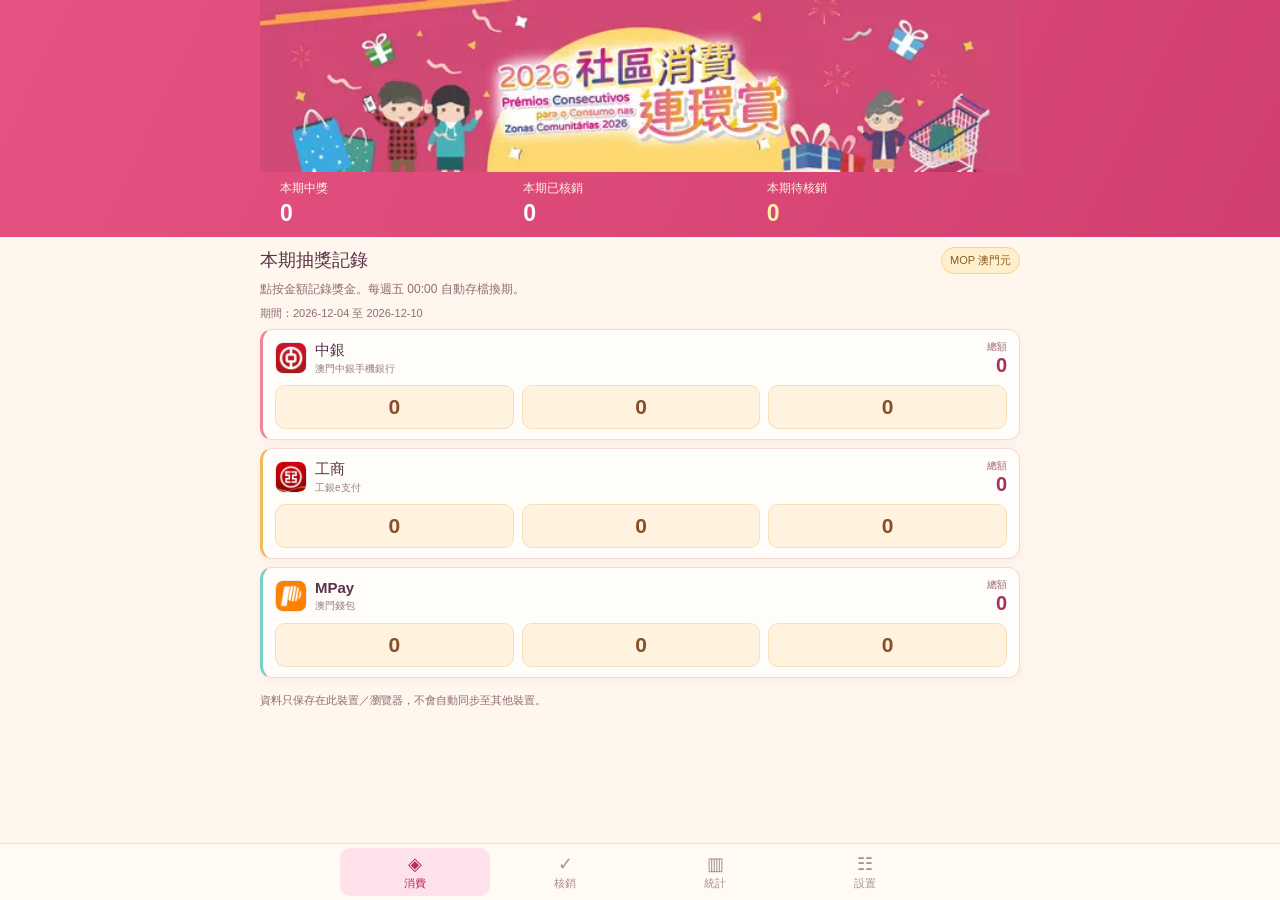
==== index.html @ 1457326e "Remove backup controls and add safe statistics demo" ====
<!doctype html><html lang="zh-Hant"><head><meta charset="UTF-8"><meta name="viewport" content="width=device-width,initial-scale=1,viewport-fit=cover"><meta name="theme-color" content="#d34879"><meta name="apple-mobile-web-app-capable" content="yes"><title>週賞記｜支付獎金記錄</title><link rel="manifest" href="manifest.webmanifest"><link rel="icon" href="icon.svg"><link rel="apple-touch-icon" href="icon-192.png"><link rel="stylesheet" href="style.css"></head><body><header><img class="campaign-banner" src="campaign-banner.png" width="620" height="140" alt="2026社區消費連環賞"><section id="summary" aria-label="整期獎金摘要"></section></header><main><div class="section-head"><div><h2 id="title"></h2></div><span class="tag">MOP 澳門元</span></div><p id="guide"></p><p id="period" class="period-note"></p><div id="content"></div><p class="privacy">資料只保存在此裝置／瀏覽器，不會自動同步至其他裝置。</p></main><nav aria-label="主要導覽"><button data-tab="entry">◈<span>消費</span></button><button data-tab="redeem">✓<span>核銷</span></button><button data-tab="stats">▥<span>統計</span></button><button data-tab="settings">☷<span>設置</span></button></nav><dialog id="picker"><form method="dialog"><h2 id="picker-title">選擇獎金</h2><div id="amounts"></div><button class="secondary" value="cancel">取消</button></form></dialog><dialog id="confirm-dialog"><form method="dialog"><h2>確認操作</h2><p id="confirm-message"></p><div class="actions"><button value="cancel">取消</button><button value="ok" class="primary">確認</button></div></form></dialog><div id="status" role="status" aria-live="polite"></div><script src="core.js"></script><script src="app.js"></script></body></html>
---- style.css ----
:root{font-family:-apple-system,BlinkMacSystemFont,"Segoe UI",sans-serif;color:#20334c;background:#f0f4f8;font-synthesis:none}*{box-sizing:border-box}body{margin:0;padding-bottom:105px}header{background:radial-gradient(ellipse at 90% 0,#365573,transparent 65%),linear-gradient(125deg,#10253f,#1d3f60);color:white;padding:32px max(22px,calc((100vw - 760px)/2)) 28px}.brand{font-size:24px;font-weight:700;letter-spacing:2px}.brand small{display:block;font-size:10px;letter-spacing:3px;color:#acc1d4;margin-top:6px}#period{display:block;margin-top:28px;font-size:13px;color:#c5d6e6}h1{font-size:28px;letter-spacing:1px;margin:10px 0}header p{font-size:14px;color:#c0d0df}#summary{display:grid;grid-template-columns:repeat(3,1fr);margin-top:25px;background:#ffffff0d;border:1px solid #ffffff24;border-radius:16px;padding:16px 12px;gap:8px}#summary small{display:block;font-size:12px;color:#bfd0e0}#summary strong{display:block;font-size:25px;margin-top:8px;font-variant-numeric:tabular-nums}#summary div:last-child strong{color:#a9e8cb}main{max-width:804px;margin:auto;padding:26px 22px}.section-head{display:flex;justify-content:space-between;align-items:center}.section-head p{font-size:10px;letter-spacing:2px;color:#6d8197;margin:0 0 7px}h2{font-size:22px;margin:0}.tag{font-size:11px;padding:8px 10px;border:1px solid #c8d5e1;border-radius:30px;color:#62778d}#guide,.privacy{font-size:13px;line-height:1.7;color:#65778c}.privacy{margin-top:26px}.card,.panel{background:white;border:1px solid #e1e8ef;border-radius:18px;padding:18px;margin-top:14px;box-shadow:0 5px 18px #20334c05}.card-head{display:flex;align-items:center;gap:12px;margin-bottom:18px}.logo{width:44px;height:44px;border-radius:13px;color:white;display:grid;place-items:center;font-weight:700;font-size:13px;flex-shrink:0}.name{flex:1;min-width:0}.name strong{font-size:17px}.name small{display:block;font-size:11px;color:#8390a1;margin-top:4px}.subtotal{font-size:12px;text-align:right;color:#60758a}.subtotal strong{display:block;color:#20334c;font-size:23px}.slots{display:grid;grid-template-columns:repeat(3,1fr);gap:10px}button,select,input{font:inherit}button{cursor:pointer;min-height:44px;border:0;border-radius:10px;padding:10px 13px;background:#eaf0f6;color:#27445f}button:hover{filter:brightness(.96)}button:disabled{opacity:.4;cursor:default}button:focus-visible,input:focus-visible{outline:3px solid #1c91df;outline-offset:3px}.slot{background:#f2f6fa;border:1px solid #e3ebf2;min-height:75px;font-size:24px;font-weight:600;position:relative}.slot small{display:block;font-size:10px;font-weight:400;color:#7f90a3;margin-bottom:5px}.slot.used{color:#8b98a6;background:#f5f6f7}.slot.used span{text-decoration:line-through}.slot.used:after{content:'已核銷';font-size:10px;display:block;margin-top:4px}.balance{font-size:12px;color:#5e768b;margin:15px 0 0}.balance b{color:#1c8066}.panel h3{margin:0 0 12px;font-size:17px}.panel p{font-size:13px;line-height:1.7;color:#61778d}.actions{display:flex;gap:8px;flex-wrap:wrap}.primary{background:#203e5e;color:#fff}.danger{background:#fbecee;color:#a53840}.secondary{background:#eaf0f6}.manage{display:flex;align-items:center;gap:9px;margin-top:12px;flex-wrap:wrap}.manage .name{min-width:90px}.manage button{padding:7px 10px}.manage input{width:100%;padding:10px;border:1px solid #cdd9e5;border-radius:8px}.empty{padding:30px;text-align:center;color:#718498}nav{position:fixed;bottom:0;left:0;right:0;background:#ffffffed;backdrop-filter:blur(15px);border-top:1px solid #dce5ed;display:flex;justify-content:center;padding:8px 12px calc(8px + env(safe-area-inset-bottom));z-index:2}nav button{width:min(30%,180px);background:transparent;color:#8190a1;font-size:22px}nav span{display:block;font-size:12px;margin-top:3px}nav button.active{background:#eaf1f7;color:#203e5e}dialog{border:0;border-radius:20px;padding:24px;max-width:360px;width:90%;box-shadow:0 20px 100px #0003}dialog::backdrop{background:#10243c99}#amounts{display:grid;grid-template-columns:repeat(3,1fr);gap:10px;margin:20px 0}#amounts button{font-size:22px;min-height:60px}#status{position:fixed;bottom:100px;left:50%;transform:translateX(-50%);background:#132e49;color:white;border-radius:12px;padding:12px 18px;max-width:90%;width:max-content;z-index:4;display:none;font-size:13px}#status.show{display:block}#status button{margin-left:10px;min-height:30px;padding:5px 10px}.hint{font-size:11px;color:#8493a3}@media(max-width:360px){h1{font-size:24px}.card{padding:14px}.slots{gap:6px}.manage{gap:5px}}@media(min-width:700px){header{padding-top:40px}h1{font-size:34px}.slots .slot{min-height:90px}}

.app-logo{background:white;border:1px solid #e5eaf0;overflow:hidden}.app-logo img{display:block;width:100%;height:100%;object-fit:contain}#confirm-message{font-size:15px;line-height:1.8;color:#52677e;margin:18px 0 24px}

/* v0.2: compact daily recording layout */
body{padding-bottom:78px}
header{padding:10px max(12px,calc((100vw - 760px)/2));background:#142b48}
#summary{margin:0;padding:4px 8px;border:0;border-radius:0;background:transparent;gap:12px}
#summary small{font-size:12px}#summary strong{font-size:23px;margin-top:3px}
main{padding:12px;max-width:784px}
.section-head h2{font-size:18px}.tag{padding:5px 8px}
#guide{margin:6px 0 8px;font-size:12px;line-height:1.5}
#period{margin:0 0 6px;font-size:11px;color:#718498;display:block}
.card{padding:10px 12px;margin-top:8px;border-radius:12px}
.card-head{gap:8px;margin-bottom:8px;min-height:32px}
.card .logo{width:32px;height:32px;border-radius:8px;font-size:10px}
.card .name strong{font-size:15px}.card .name small{font-size:10px;margin-top:2px}
.subtotal{font-size:10px;min-width:66px}.subtotal strong{font-size:20px}
button.subtotal{padding:4px 8px;min-height:44px}
.slots{gap:8px}.slots .slot{min-height:44px;padding:5px 8px;font-size:21px}
.slot small{display:none}.slot.used:after{display:inline;font-size:9px;margin-left:6px}
.balance{display:flex;align-items:center;justify-content:space-between;gap:8px;margin:4px 0 0;font-size:11px;min-height:0}
.balance button{padding:4px 8px;font-size:11px;min-height:44px}
.privacy{margin:14px 0 0;font-size:11px;line-height:1.5}
nav{padding:4px 12px calc(4px + env(safe-area-inset-bottom))}nav button{font-size:18px;padding:5px 12px;min-height:48px}nav span{font-size:11px;margin-top:1px}
#status{bottom:78px}
@media(max-width:360px){.card{padding:8px 10px}.card .name small{font-size:9px}.slots{gap:6px}}

/* v0.3: cheerful campaign colours, compact two-row bank cards */
:root{color:#593349;background:#fff6ed}
header{background:linear-gradient(115deg,#e65382,#d13f70);padding:0 max(0px,calc((100vw - 760px)/2)) 8px}
.campaign-banner{display:block;width:100%;height:auto;max-width:760px;margin:0 auto}
#summary{padding:8px 20px 2px;gap:10px}#summary small{color:#fff4e2}#summary strong{color:#fff}#summary div:last-child strong{color:#fff2a8}
main{padding-top:10px}.tag{background:#fff0cd;border-color:#f4d58d;color:#8b5c22}
#guide,.privacy,#period{color:#906b75}
.card{border-color:#f3d9d7;background:#fffdf9;box-shadow:0 3px 10px #bd5d6310}
.card:nth-child(3n+1){border-left:3px solid #ee83a2}.card:nth-child(3n+2){border-left:3px solid #f2bb59}.card:nth-child(3n){border-left:3px solid #78cfc2}
.name small{color:#9a7c87}.subtotal{color:#a16b7b}.subtotal strong{color:#a43261}
button{color:#9a3e62;background:#fff0e9}button.subtotal{background:#ffe8ee}
.slot{background:#fff2df;border-color:#f6dfba;color:#884f28}
.slot.used{background:#f5efee;color:#9b8b91;border-color:#e8dddd}
.panel{border-color:#f3dbd5;background:#fffdf9}.panel p{color:#8a6875}
.primary{background:#cf4376;color:white}.secondary{background:#fff0e2}
nav{background:#fffaf3f5;border-color:#f2dcd4}nav button{background:transparent;color:#aa8c91}nav button.active{background:#ffe1ea;color:#b72e64}
#status{background:#9f355c}button:focus-visible,input:focus-visible{outline-color:#c53e72}
dialog::backdrop{background:#59334988}.hint{color:#997888}

/* v0.4: weekly archive and statistics */
nav button{width:min(24%,150px)}
.history-overview{margin-top:8px;padding:14px}.history-overview h3{font-size:16px}
.history-overview p{font-size:12px;margin:8px 0}
.history-table{width:100%;border-collapse:collapse;font-size:13px;font-variant-numeric:tabular-nums}
.history-table th,.history-table td{padding:10px 6px;border-bottom:1px solid #f2ded8;text-align:right}
.history-table th:first-child{text-align:left}.history-table a{color:#a43261;text-decoration:none;display:block;min-height:44px}
.history-table th[scope=row]{font-weight:500}.history-table span{display:block;white-space:nowrap}
.history-table small{display:block;font-size:11px;color:#906b75;margin-top:4px;white-space:nowrap}
.history-heading{font-size:17px;margin:22px 0 8px}
.history-period{margin:12px 0 20px;scroll-margin-top:12px}
.history-period>summary{cursor:pointer;padding:12px;background:#ffe5d5;border:1px solid #f3ceb9;border-radius:12px;line-height:1.6;font-size:13px;color:#854a3d;min-height:44px}
.history-period>summary strong{font-size:13px}.history-period>summary span{display:block;font-size:12px;margin-top:3px}
.snapshot-card .slot{display:flex;justify-content:center;align-items:center;cursor:default;min-height:40px;font-size:19px}
.snapshot-card .slot.used:after{display:inline}.snapshot-card .card-head{margin-bottom:6px}
.history-period .card{margin-top:6px}.history-period .card .name strong{font-size:14px}

/* v0.5: isolated statistics preview */
.demo-controls{padding:14px;margin-top:8px}.demo-controls h3{font-size:16px;margin-bottom:6px}.demo-controls p{margin:0 0 12px;font-size:12px;line-height:1.6}.demo-controls button{min-height:44px}.demo-controls.is-demo{border:2px solid #e6a545;background:#fff4d4}
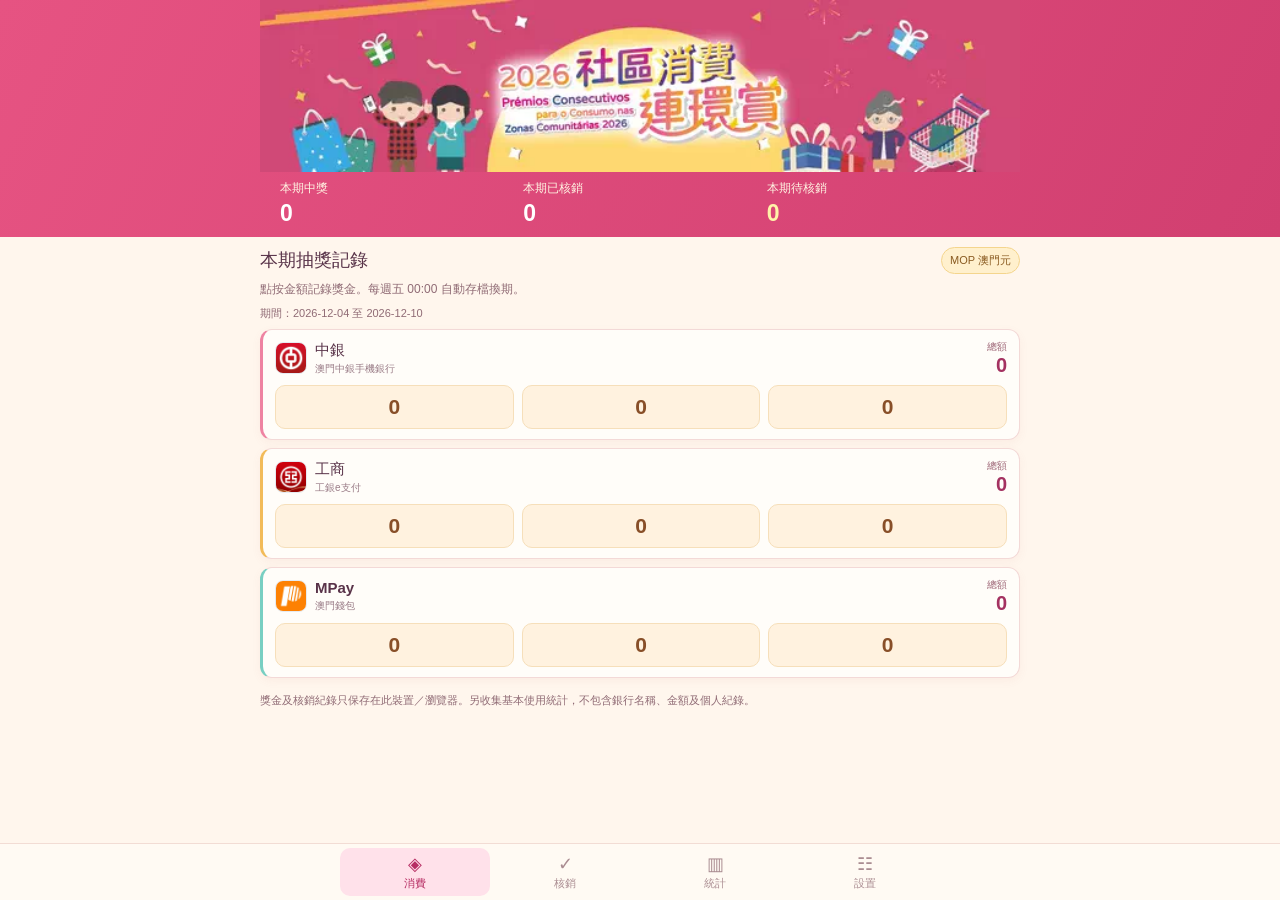
==== commit 6ed89fc8: "Add privacy-conscious aggregate usage analytics" ====
--- a/index.html
+++ b/index.html
@@ -1 +1 @@
-<!doctype html><html lang="zh-Hant"><head><meta charset="UTF-8"><meta name="viewport" content="width=device-width,initial-scale=1,viewport-fit=cover"><meta name="theme-color" content="#d34879"><meta name="apple-mobile-web-app-capable" content="yes"><title>週賞記｜支付獎金記錄</title><link rel="manifest" href="manifest.webmanifest"><link rel="icon" href="icon.svg"><link rel="apple-touch-icon" href="icon-192.png"><link rel="stylesheet" href="style.css"></head><body><header><img class="campaign-banner" src="campaign-banner.png" width="620" height="140" alt="2026社區消費連環賞"><section id="summary" aria-label="整期獎金摘要"></section></header><main><div class="section-head"><div><h2 id="title"></h2></div><span class="tag">MOP 澳門元</span></div><p id="guide"></p><p id="period" class="period-note"></p><div id="content"></div><p class="privacy">資料只保存在此裝置／瀏覽器，不會自動同步至其他裝置。</p></main><nav aria-label="主要導覽"><button data-tab="entry">◈<span>消費</span></button><button data-tab="redeem">✓<span>核銷</span></button><button data-tab="stats">▥<span>統計</span></button><button data-tab="settings">☷<span>設置</span></button></nav><dialog id="picker"><form method="dialog"><h2 id="picker-title">選擇獎金</h2><div id="amounts"></div><button class="secondary" value="cancel">取消</button></form></dialog><dialog id="confirm-dialog"><form method="dialog"><h2>確認操作</h2><p id="confirm-message"></p><div class="actions"><button value="cancel">取消</button><button value="ok" class="primary">確認</button></div></form></dialog><div id="status" role="status" aria-live="polite"></div><script src="core.js"></script><script src="app.js"></script></body></html>
+<!doctype html><html lang="zh-Hant"><head><meta charset="UTF-8"><meta name="viewport" content="width=device-width,initial-scale=1,viewport-fit=cover"><meta name="theme-color" content="#d34879"><meta name="apple-mobile-web-app-capable" content="yes"><title>週賞記｜支付獎金記錄</title><link rel="manifest" href="manifest.webmanifest"><link rel="icon" href="icon.svg"><link rel="apple-touch-icon" href="icon-192.png"><link rel="stylesheet" href="style.css"></head><body><header><img class="campaign-banner" src="campaign-banner.png" width="620" height="140" alt="2026社區消費連環賞"><section id="summary" aria-label="整期獎金摘要"></section></header><main><div class="section-head"><div><h2 id="title"></h2></div><span class="tag">MOP 澳門元</span></div><p id="guide"></p><p id="period" class="period-note"></p><div id="content"></div><p class="privacy">獎金及核銷紀錄只保存在此裝置／瀏覽器。另收集基本使用統計，不包含銀行名稱、金額及個人紀錄。</p></main><nav aria-label="主要導覽"><button data-tab="entry">◈<span>消費</span></button><button data-tab="redeem">✓<span>核銷</span></button><button data-tab="stats">▥<span>統計</span></button><button data-tab="settings">☷<span>設置</span></button></nav><dialog id="picker"><form method="dialog"><h2 id="picker-title">選擇獎金</h2><div id="amounts"></div><button class="secondary" value="cancel">取消</button></form></dialog><dialog id="confirm-dialog"><form method="dialog"><h2>確認操作</h2><p id="confirm-message"></p><div class="actions"><button value="cancel">取消</button><button value="ok" class="primary">確認</button></div></form></dialog><div id="status" role="status" aria-live="polite"></div><script src="analytics.js"></script><script src="core.js"></script><script src="app.js"></script></body></html>
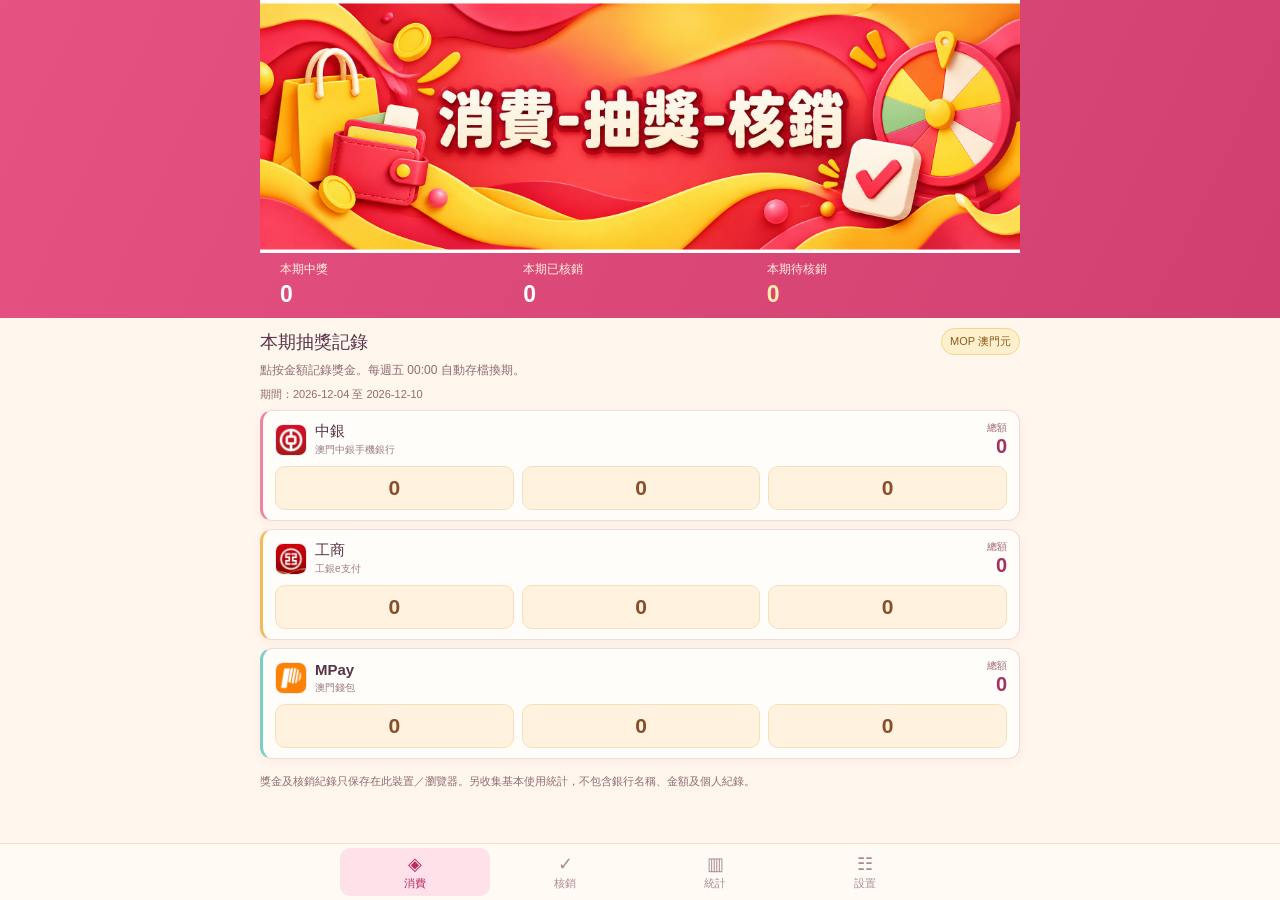
==== commit 83239624: "Replace header with original red and yellow rewards banner" ====
--- a/index.html
+++ b/index.html
@@ -1 +1 @@
-<!doctype html><html lang="zh-Hant"><head><meta charset="UTF-8"><meta name="viewport" content="width=device-width,initial-scale=1,viewport-fit=cover"><meta name="theme-color" content="#d34879"><meta name="apple-mobile-web-app-capable" content="yes"><title>週賞記｜支付獎金記錄</title><link rel="manifest" href="manifest.webmanifest"><link rel="icon" href="icon.svg"><link rel="apple-touch-icon" href="icon-192.png"><link rel="stylesheet" href="style.css"></head><body><header><img class="campaign-banner" src="campaign-banner.png" width="620" height="140" alt="2026社區消費連環賞"><section id="summary" aria-label="整期獎金摘要"></section></header><main><div class="section-head"><div><h2 id="title"></h2></div><span class="tag">MOP 澳門元</span></div><p id="guide"></p><p id="period" class="period-note"></p><div id="content"></div><p class="privacy">獎金及核銷紀錄只保存在此裝置／瀏覽器。另收集基本使用統計，不包含銀行名稱、金額及個人紀錄。</p></main><nav aria-label="主要導覽"><button data-tab="entry">◈<span>消費</span></button><button data-tab="redeem">✓<span>核銷</span></button><button data-tab="stats">▥<span>統計</span></button><button data-tab="settings">☷<span>設置</span></button></nav><dialog id="picker"><form method="dialog"><h2 id="picker-title">選擇獎金</h2><div id="amounts"></div><button class="secondary" value="cancel">取消</button></form></dialog><dialog id="confirm-dialog"><form method="dialog"><h2>確認操作</h2><p id="confirm-message"></p><div class="actions"><button value="cancel">取消</button><button value="ok" class="primary">確認</button></div></form></dialog><div id="status" role="status" aria-live="polite"></div><script src="analytics.js"></script><script src="core.js"></script><script src="app.js"></script></body></html>
+<!doctype html><html lang="zh-Hant"><head><meta charset="UTF-8"><meta name="viewport" content="width=device-width,initial-scale=1,viewport-fit=cover"><meta name="theme-color" content="#d34879"><meta name="apple-mobile-web-app-capable" content="yes"><title>週賞記｜支付獎金記錄</title><link rel="manifest" href="manifest.webmanifest"><link rel="icon" href="icon.svg"><link rel="apple-touch-icon" href="icon-192.png"><link rel="stylesheet" href="style.css"></head><body><header><img class="campaign-banner" src="campaign-banner.png" width="2172" height="724" alt="消費-抽獎-核銷"><section id="summary" aria-label="整期獎金摘要"></section></header><main><div class="section-head"><div><h2 id="title"></h2></div><span class="tag">MOP 澳門元</span></div><p id="guide"></p><p id="period" class="period-note"></p><div id="content"></div><p class="privacy">獎金及核銷紀錄只保存在此裝置／瀏覽器。另收集基本使用統計，不包含銀行名稱、金額及個人紀錄。</p></main><nav aria-label="主要導覽"><button data-tab="entry">◈<span>消費</span></button><button data-tab="redeem">✓<span>核銷</span></button><button data-tab="stats">▥<span>統計</span></button><button data-tab="settings">☷<span>設置</span></button></nav><dialog id="picker"><form method="dialog"><h2 id="picker-title">選擇獎金</h2><div id="amounts"></div><button class="secondary" value="cancel">取消</button></form></dialog><dialog id="confirm-dialog"><form method="dialog"><h2>確認操作</h2><p id="confirm-message"></p><div class="actions"><button value="cancel">取消</button><button value="ok" class="primary">確認</button></div></form></dialog><div id="status" role="status" aria-live="polite"></div><script src="analytics.js"></script><script src="core.js"></script><script src="app.js"></script></body></html>
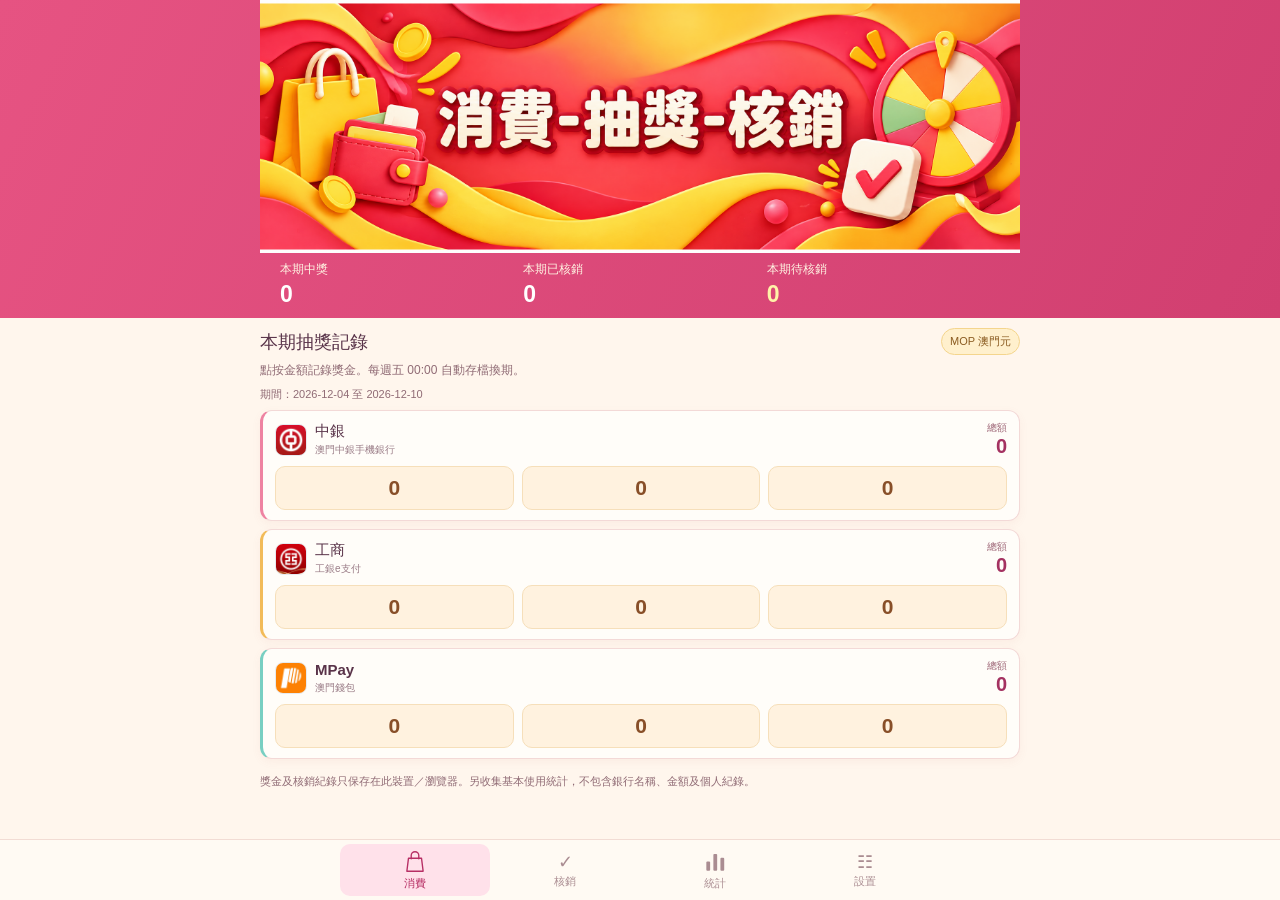
==== commit 202ce2d0: "Use shopping bag and bar chart navigation icons" ====
--- a/index.html
+++ b/index.html
@@ -1 +1 @@
-<!doctype html><html lang="zh-Hant"><head><meta charset="UTF-8"><meta name="viewport" content="width=device-width,initial-scale=1,viewport-fit=cover"><meta name="theme-color" content="#d34879"><meta name="apple-mobile-web-app-capable" content="yes"><title>週賞記｜支付獎金記錄</title><link rel="manifest" href="manifest.webmanifest"><link rel="icon" href="icon.svg"><link rel="apple-touch-icon" href="icon-192.png"><link rel="stylesheet" href="style.css"></head><body><header><img class="campaign-banner" src="campaign-banner.png" width="2172" height="724" alt="消費-抽獎-核銷"><section id="summary" aria-label="整期獎金摘要"></section></header><main><div class="section-head"><div><h2 id="title"></h2></div><span class="tag">MOP 澳門元</span></div><p id="guide"></p><p id="period" class="period-note"></p><div id="content"></div><p class="privacy">獎金及核銷紀錄只保存在此裝置／瀏覽器。另收集基本使用統計，不包含銀行名稱、金額及個人紀錄。</p></main><nav aria-label="主要導覽"><button data-tab="entry">◈<span>消費</span></button><button data-tab="redeem">✓<span>核銷</span></button><button data-tab="stats">▥<span>統計</span></button><button data-tab="settings">☷<span>設置</span></button></nav><dialog id="picker"><form method="dialog"><h2 id="picker-title">選擇獎金</h2><div id="amounts"></div><button class="secondary" value="cancel">取消</button></form></dialog><dialog id="confirm-dialog"><form method="dialog"><h2>確認操作</h2><p id="confirm-message"></p><div class="actions"><button value="cancel">取消</button><button value="ok" class="primary">確認</button></div></form></dialog><div id="status" role="status" aria-live="polite"></div><script src="analytics.js"></script><script src="core.js"></script><script src="app.js"></script></body></html>
+<!doctype html><html lang="zh-Hant"><head><meta charset="UTF-8"><meta name="viewport" content="width=device-width,initial-scale=1,viewport-fit=cover"><meta name="theme-color" content="#d34879"><meta name="apple-mobile-web-app-capable" content="yes"><title>週賞記｜支付獎金記錄</title><link rel="manifest" href="manifest.webmanifest"><link rel="icon" href="icon.svg"><link rel="apple-touch-icon" href="icon-192.png"><link rel="stylesheet" href="style.css"></head><body><header><img class="campaign-banner" src="campaign-banner.png" width="2172" height="724" alt="消費-抽獎-核銷"><section id="summary" aria-label="整期獎金摘要"></section></header><main><div class="section-head"><div><h2 id="title"></h2></div><span class="tag">MOP 澳門元</span></div><p id="guide"></p><p id="period" class="period-note"></p><div id="content"></div><p class="privacy">獎金及核銷紀錄只保存在此裝置／瀏覽器。另收集基本使用統計，不包含銀行名稱、金額及個人紀錄。</p></main><nav aria-label="主要導覽"><button data-tab="entry"><svg class="nav-icon" viewBox="0 0 48 48" fill="none" stroke="currentColor" stroke-width="2.5" stroke-linecap="round" stroke-linejoin="round" aria-hidden="true"><path d="M12 17h24l3 24H9l3-24Z"/><path d="M17 18v-6a7 7 0 0 1 14 0v6"/></svg><span>消費</span></button><button data-tab="redeem">✓<span>核銷</span></button><button data-tab="stats"><svg class="nav-icon" viewBox="0 0 48 48" fill="currentColor" aria-hidden="true"><rect x="8" y="23" width="7" height="17" rx="1.8"/><rect x="21" y="9" width="7" height="31" rx="1.8"/><rect x="34" y="16" width="7" height="24" rx="1.8"/></svg><span>統計</span></button><button data-tab="settings">☷<span>設置</span></button></nav><dialog id="picker"><form method="dialog"><h2 id="picker-title">選擇獎金</h2><div id="amounts"></div><button class="secondary" value="cancel">取消</button></form></dialog><dialog id="confirm-dialog"><form method="dialog"><h2>確認操作</h2><p id="confirm-message"></p><div class="actions"><button value="cancel">取消</button><button value="ok" class="primary">確認</button></div></form></dialog><div id="status" role="status" aria-live="polite"></div><script src="analytics.js"></script><script src="core.js"></script><script src="app.js"></script></body></html>
--- a/style.css
+++ b/style.css
@@ -64,3 +64,6 @@
 
 /* v0.5: isolated statistics preview */
 .demo-controls{padding:14px;margin-top:8px}.demo-controls h3{font-size:16px;margin-bottom:6px}.demo-controls p{margin:0 0 12px;font-size:12px;line-height:1.6}.demo-controls button{min-height:44px}.demo-controls.is-demo{border:2px solid #e6a545;background:#fff4d4}
+
+/* Navigation artwork uses currentColor for active and inactive states. */
+nav .nav-icon{display:block;width:26px;height:26px;margin:0 auto;vertical-align:middle}
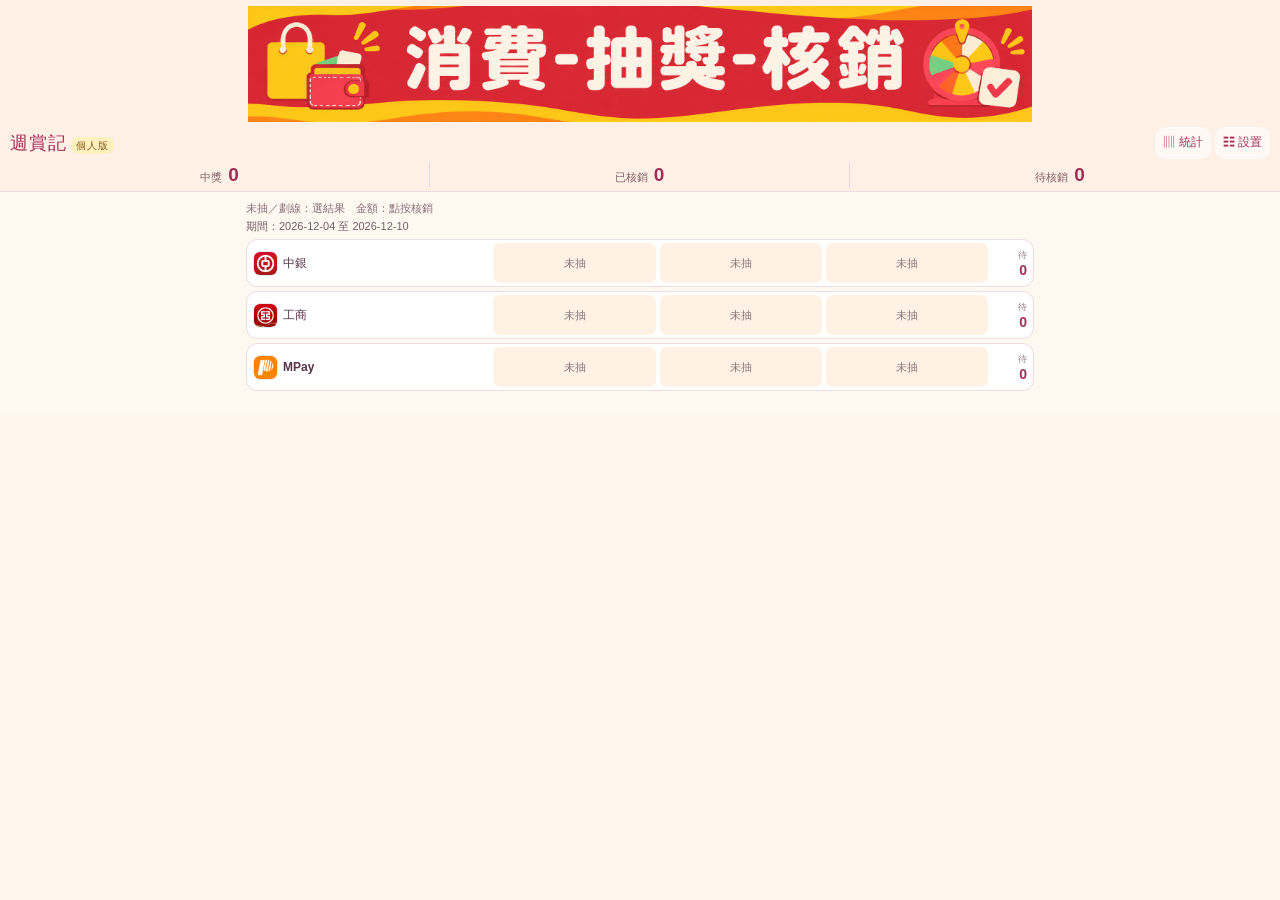
==== commit de3075d8: "Match compact family layout with unified actions and cumulative winnings charts" ====
--- a/index.html
+++ b/index.html
@@ -1 +1 @@
-<!doctype html><html lang="zh-Hant"><head><meta charset="UTF-8"><meta name="viewport" content="width=device-width,initial-scale=1,viewport-fit=cover"><meta name="theme-color" content="#d34879"><meta name="apple-mobile-web-app-capable" content="yes"><title>週賞記｜支付獎金記錄</title><link rel="manifest" href="manifest.webmanifest"><link rel="icon" href="icon.svg"><link rel="apple-touch-icon" href="icon-192.png"><link rel="stylesheet" href="style.css"></head><body><header><img class="campaign-banner" src="campaign-banner.png" width="2172" height="724" alt="消費-抽獎-核銷"><section id="summary" aria-label="整期獎金摘要"></section></header><main><div class="section-head"><div><h2 id="title"></h2></div><span class="tag">MOP 澳門元</span></div><p id="guide"></p><p id="period" class="period-note"></p><div id="content"></div><p class="privacy">獎金及核銷紀錄只保存在此裝置／瀏覽器。另收集基本使用統計，不包含銀行名稱、金額及個人紀錄。</p></main><nav aria-label="主要導覽"><button data-tab="entry"><svg class="nav-icon" viewBox="0 0 48 48" fill="none" stroke="currentColor" stroke-width="2.5" stroke-linecap="round" stroke-linejoin="round" aria-hidden="true"><path d="M12 17h24l3 24H9l3-24Z"/><path d="M17 18v-6a7 7 0 0 1 14 0v6"/></svg><span>消費</span></button><button data-tab="redeem">✓<span>核銷</span></button><button data-tab="stats"><svg class="nav-icon" viewBox="0 0 48 48" fill="currentColor" aria-hidden="true"><rect x="8" y="23" width="7" height="17" rx="1.8"/><rect x="21" y="9" width="7" height="31" rx="1.8"/><rect x="34" y="16" width="7" height="24" rx="1.8"/></svg><span>統計</span></button><button data-tab="settings">☷<span>設置</span></button></nav><dialog id="picker"><form method="dialog"><h2 id="picker-title">選擇獎金</h2><div id="amounts"></div><button class="secondary" value="cancel">取消</button></form></dialog><dialog id="confirm-dialog"><form method="dialog"><h2>確認操作</h2><p id="confirm-message"></p><div class="actions"><button value="cancel">取消</button><button value="ok" class="primary">確認</button></div></form></dialog><div id="status" role="status" aria-live="polite"></div><script src="analytics.js"></script><script src="core.js"></script><script src="app.js"></script></body></html>
+<!doctype html><html lang="zh-Hant"><head><meta charset="UTF-8"><meta name="viewport" content="width=device-width,initial-scale=1,viewport-fit=cover"><meta name="theme-color" content="#d34879"><meta name="apple-mobile-web-app-capable" content="yes"><title>週賞記｜支付獎金記錄</title><link rel="manifest" href="manifest.webmanifest"><link rel="icon" href="icon.svg"><link rel="apple-touch-icon" href="icon-192.png"><link rel="stylesheet" href="style.css"><link rel="stylesheet" href="compact.css?v=15"></head><body><header><div class="flat-banner"><img src="flat-banner.png" width="2172" height="724" alt="消費-抽獎-核銷"></div><div class="family-heading"><h1>週賞記<span>個人版</span></h1><div id="nav"><button data-tab="stats">▥ 統計</button><button data-tab="settings">☷ 設置</button></div></div><section id="summary" aria-label="整期獎金摘要"></section></header><main><div class="section-head"><div><h2 id="title"></h2></div><span class="tag">MOP 澳門元</span></div><p id="guide"></p><p id="period" class="period-note"></p><div id="content"></div></main><dialog id="panel-dialog" aria-labelledby="panel-title"><div class="dialog-heading"><h2 id="panel-title"></h2><button id="close-panel" aria-label="關閉彈窗">✕</button></div><div id="panel-content"></div></dialog><dialog id="picker"><form method="dialog"><h2 id="picker-title">選擇獎金</h2><div id="amounts"></div><button class="secondary" value="cancel">取消</button></form></dialog><dialog id="confirm-dialog"><form method="dialog"><h2>確認操作</h2><p id="confirm-message"></p><div class="actions"><button value="cancel">取消</button><button value="ok" class="primary">確認</button></div></form></dialog><div id="status" role="status" aria-live="polite"></div><script src="analytics.js"></script><script src="core.js?v=15"></script><script src="app.js?v=15"></script></body></html>
--- a/style.css
+++ b/style.css
@@ -67,3 +67,5 @@
 
 /* Navigation artwork uses currentColor for active and inactive states. */
 nav .nav-icon{display:block;width:26px;height:26px;margin:0 auto;vertical-align:middle}
+
+.slots .slot{font-size:17px;white-space:nowrap}
--- a/compact.css
+++ b/compact.css
@@ -0,0 +1,10 @@
+[hidden]{display:none!important}.family-heading{display:flex;align-items:center;justify-content:space-between;padding:8px 14px}.family-heading h1{margin:0;font-size:21px;color:#a52f5a}.family-heading h1 span{font-size:14px;margin-left:8px;border-radius:8px;background:#fff0bd;padding:4px 8px}#connection{font-size:13px;color:#6d5963;padding:0 14px 8px}#connection.error{color:#a42b38}label{display:block;margin:12px 0}label input{display:block;width:100%;margin-top:6px;padding:12px;border:1px solid #d7c8cf;border-radius:10px;font:inherit;background:white}#auth{max-width:540px;margin:12px auto}#auth h2{font-size:21px}#auth p{line-height:1.8}.wallet-bar{display:flex;align-items:center;gap:8px;margin:8px 0 14px}#wallet-tabs{display:flex;overflow-x:auto;gap:8px;flex:1;padding:4px 0}#wallet-tabs button{white-space:nowrap;padding:10px 15px;min-height:44px}#wallet-tabs button[aria-selected=true]{background:#d34879;color:white;border-color:#d34879}#add-wallet{white-space:nowrap;background:#fff0bd}.family-help li{line-height:1.8;margin:12px 0}.text-button{background:transparent;border:0;color:#a52f5a}.sync-time{font-size:13px}.busy{opacity:.65;pointer-events:none}.empty{text-align:center;padding:30px 16px}.section-head h2{font-size:21px}dialog label{min-width:220px}#summary:empty{display:none}#auth-message{color:#a52f5a}button:disabled{cursor:default;opacity:.45}.snapshot-card .slots span{display:block;text-align:center;padding:12px;background:#f5f1f4;border-radius:10px}.snapshot-card .slots .redeemed{text-decoration:line-through;color:#9d8a94}
+
+.family-heading h1{color:#fff}.family-heading h1 span{color:#805920}#connection{color:#fff4e8}#connection.error{color:#fff;background:#9e2446;padding:8px 14px}.family-heading button{background:#fff6ef;color:#a52f5a}
+
+.slots button,.snapshot-card .slots span{font-size:17px;white-space:nowrap}
+/* Compact family pilot: one row per bank, all actions on the same screen. */
+body{padding-bottom:12px;background:#fff8f0}header{padding:6px 10px 4px!important;background:#fff0e5!important;color:#40313c;border-bottom:1px solid #eedce2}main{padding:6px 8px!important;max-width:804px}.family-heading{padding:0;gap:5px;min-height:34px}.family-heading h1{font-size:18px;color:#a52f5a;white-space:nowrap}.family-heading h1 span{font-size:10px;margin-left:4px;padding:3px 5px}.family-heading button{font-size:12px;padding:5px 8px;min-height:32px}#nav{display:flex;gap:4px;margin-left:auto}#nav button{color:#a52f5a;background:#fff9f5;white-space:nowrap}#summary{gap:0;margin:3px 0 0;padding:0!important;display:grid;grid-template-columns:repeat(3,1fr)}#summary div{padding:1px 5px!important;background:transparent!important;text-align:center;border-right:1px solid #e9d5dc}#summary div:last-child{border:0}#summary small{display:inline;font-size:11px;color:#805f6b}#summary strong,#summary div:last-child strong{display:inline;font-size:19px;color:#9e2f59;margin:0 0 0 6px}#connection{padding:2px 2px 0;font-size:10px;color:#846b75;line-height:1.2}#connection.error{padding:4px;color:white}.wallet-bar{margin:0 0 4px;gap:5px}#wallet-tabs{gap:5px;padding:2px 0}#wallet-tabs button,#add-wallet{font-size:13px;min-height:34px;padding:6px 11px}.section-head{display:none}#guide{font-size:11px;line-height:1.3;margin:3px 0;color:#886e79}#period{font-size:11px;line-height:1.3;margin:4px 0 6px;color:#735e68}.bank-row{display:grid;grid-template-columns:minmax(82px,1fr) minmax(0,2.1fr) 34px;align-items:center;gap:5px;min-height:48px;padding:3px 6px;margin:4px 0;background:white;border:1px solid #eddce2;border-radius:11px}.bank-label{display:flex;align-items:center;gap:5px;min-width:0}.bank-label .logo{width:25px;height:25px;border-radius:7px;object-fit:contain;font-size:9px}.bank-label strong{font-size:12px;white-space:nowrap;overflow:hidden;text-overflow:ellipsis}.bank-row .slots{display:grid;grid-template-columns:repeat(3,minmax(0,1fr));gap:4px}.bank-row .slots button,.bank-row .slots>span{display:flex;justify-content:center;align-items:center;min-height:40px;padding:2px;font-size:17px;font-weight:600;background:#fff2e4;border-radius:7px;min-width:0;white-space:nowrap}.bank-row .slots .word-result{font-size:11px;color:#8a737e;font-weight:500}.bank-row .slots .redeemed{color:#9e8d96;background:#f4f0f2}.bank-row .slots span.redeemed{text-decoration:line-through}.row-balance{text-align:right;color:#a52f5a;font-size:14px;font-weight:600;white-space:nowrap}.row-balance small{display:block;font-size:9px;font-weight:400;color:#967d88}.undo-button{min-height:30px;font-size:12px;padding:5px 10px;margin-top:6px}.dialog-heading{position:sticky;top:-16px;display:flex;justify-content:space-between;align-items:center;background:#fffaf6;padding:8px 0;z-index:1}.dialog-heading h2{font-size:18px}.dialog-heading button{min-height:36px;min-width:36px}#panel-dialog{width:calc(100% - 16px);max-width:780px;max-height:88dvh;padding:16px;background:#fffaf6;overflow:auto}#panel-content .panel{padding:12px;margin-top:9px}#panel-content .manage{gap:5px}#panel-content .manage .name{min-width:60px}#panel-content .manage .name strong{font-size:14px}#panel-content .manage .logo{width:28px;height:28px}#panel-content .manage button{font-size:12px;padding:5px 8px;min-height:34px}#picker{padding:18px;max-width:360px}#picker-title{font-size:18px}#amounts{gap:8px;margin:14px 0}#amounts button{min-height:48px;font-size:19px}#status{bottom:14px;max-width:94%;font-size:12px}.snapshot-card .slots>span{font-size:11px;padding:2px;min-height:32px}.snapshot-card{min-height:40px}.snapshot-card .bank-label strong{font-size:11px}.snapshot-card .slots span.redeemed{text-decoration:line-through}
+@media(max-width:360px){.bank-row{grid-template-columns:76px minmax(0,1fr) 29px;gap:3px;padding:3px 4px}.bank-label{gap:3px}.bank-label .logo{width:22px;height:22px}.bank-label strong{font-size:11px}.bank-row .slots{gap:3px}.bank-row .slots .word-result{font-size:10px}.family-heading h1{font-size:16px}.family-heading button{padding:5px 6px}.family-heading h1 span{display:none}#summary strong{font-size:18px}}
+
+.flat-banner{position:relative;overflow:hidden;aspect-ratio:2172/320;max-width:784px;margin:0 auto 4px}.flat-banner img{position:absolute;width:100%;height:auto;left:0;top:50%;transform:translateY(-50%);display:block}.cumulative-total{display:flex;justify-content:space-between;align-items:center;gap:8px;color:#a52f5a;background:#ffedf0;border-radius:9px;padding:10px}.cumulative-total>span{font-size:13px}.cumulative-total strong{font-size:24px}.cumulative-total small{font-size:11px;font-weight:400}.bank-chart{display:grid;gap:8px;margin-top:12px}.chart-row{display:grid;grid-template-columns:88px minmax(0,1fr) 48px;gap:8px;align-items:center;font-size:12px}.chart-label{display:flex;align-items:center;gap:5px;min-width:0}.chart-label .logo{width:20px;height:20px;border-radius:5px;flex-shrink:0;font-size:8px}.chart-label span{white-space:nowrap;overflow:hidden;text-overflow:ellipsis}.chart-track{height:14px;background:#f2e8e9;border-radius:4px;overflow:hidden}.chart-bar{height:100%;border-radius:4px}.chart-row>strong{text-align:right;font-variant-numeric:tabular-nums}@media(max-width:360px){.chart-row{grid-template-columns:76px minmax(0,1fr) 42px;gap:5px;font-size:11px}}
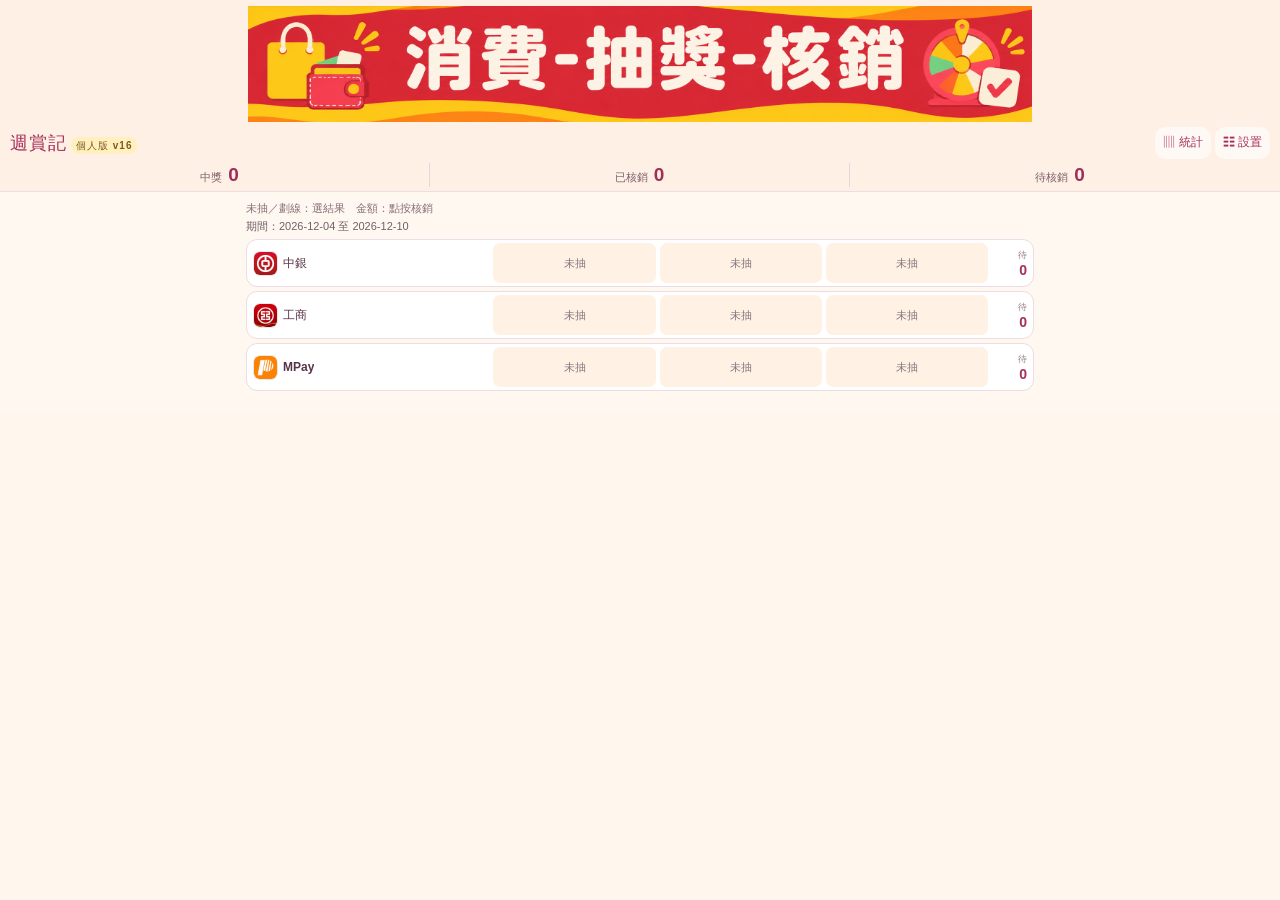
==== commit f71f77ad: "Improve refresh updates and offline fallback; show personal v16" ====
--- a/index.html
+++ b/index.html
@@ -1 +1 @@
-<!doctype html><html lang="zh-Hant"><head><meta charset="UTF-8"><meta name="viewport" content="width=device-width,initial-scale=1,viewport-fit=cover"><meta name="theme-color" content="#d34879"><meta name="apple-mobile-web-app-capable" content="yes"><title>週賞記｜支付獎金記錄</title><link rel="manifest" href="manifest.webmanifest"><link rel="icon" href="icon.svg"><link rel="apple-touch-icon" href="icon-192.png"><link rel="stylesheet" href="style.css"><link rel="stylesheet" href="compact.css?v=15"></head><body><header><div class="flat-banner"><img src="flat-banner.png" width="2172" height="724" alt="消費-抽獎-核銷"></div><div class="family-heading"><h1>週賞記<span>個人版</span></h1><div id="nav"><button data-tab="stats">▥ 統計</button><button data-tab="settings">☷ 設置</button></div></div><section id="summary" aria-label="整期獎金摘要"></section></header><main><div class="section-head"><div><h2 id="title"></h2></div><span class="tag">MOP 澳門元</span></div><p id="guide"></p><p id="period" class="period-note"></p><div id="content"></div></main><dialog id="panel-dialog" aria-labelledby="panel-title"><div class="dialog-heading"><h2 id="panel-title"></h2><button id="close-panel" aria-label="關閉彈窗">✕</button></div><div id="panel-content"></div></dialog><dialog id="picker"><form method="dialog"><h2 id="picker-title">選擇獎金</h2><div id="amounts"></div><button class="secondary" value="cancel">取消</button></form></dialog><dialog id="confirm-dialog"><form method="dialog"><h2>確認操作</h2><p id="confirm-message"></p><div class="actions"><button value="cancel">取消</button><button value="ok" class="primary">確認</button></div></form></dialog><div id="status" role="status" aria-live="polite"></div><script src="analytics.js"></script><script src="core.js?v=15"></script><script src="app.js?v=15"></script></body></html>
+<!doctype html><html lang="zh-Hant"><head><meta charset="UTF-8"><meta name="viewport" content="width=device-width,initial-scale=1,viewport-fit=cover"><meta name="theme-color" content="#d34879"><meta name="apple-mobile-web-app-capable" content="yes"><title>週賞記｜支付獎金記錄</title><link rel="manifest" href="manifest.webmanifest"><link rel="icon" href="icon.svg"><link rel="apple-touch-icon" href="icon-192.png"><link rel="stylesheet" href="style.css"><link rel="stylesheet" href="compact.css?v=16"></head><body><header><div class="flat-banner"><img src="flat-banner.png" width="2172" height="724" alt="消費-抽獎-核銷"></div><div class="family-heading"><h1>週賞記<span>個人版 v16</span></h1><div id="nav"><button data-tab="stats">▥ 統計</button><button data-tab="settings">☷ 設置</button></div></div><section id="summary" aria-label="整期獎金摘要"></section></header><main><div class="section-head"><div><h2 id="title"></h2></div><span class="tag">MOP 澳門元</span></div><p id="guide"></p><p id="period" class="period-note"></p><div id="content"></div></main><dialog id="panel-dialog" aria-labelledby="panel-title"><div class="dialog-heading"><h2 id="panel-title"></h2><button id="close-panel" aria-label="關閉彈窗">✕</button></div><div id="panel-content"></div></dialog><dialog id="picker"><form method="dialog"><h2 id="picker-title">選擇獎金</h2><div id="amounts"></div><button class="secondary" value="cancel">取消</button></form></dialog><dialog id="confirm-dialog"><form method="dialog"><h2>確認操作</h2><p id="confirm-message"></p><div class="actions"><button value="cancel">取消</button><button value="ok" class="primary">確認</button></div></form></dialog><div id="status" role="status" aria-live="polite"></div><script src="analytics.js"></script><script src="core.js?v=16"></script><script src="app.js?v=16"></script><script src="update.js?v=16"></script></body></html>
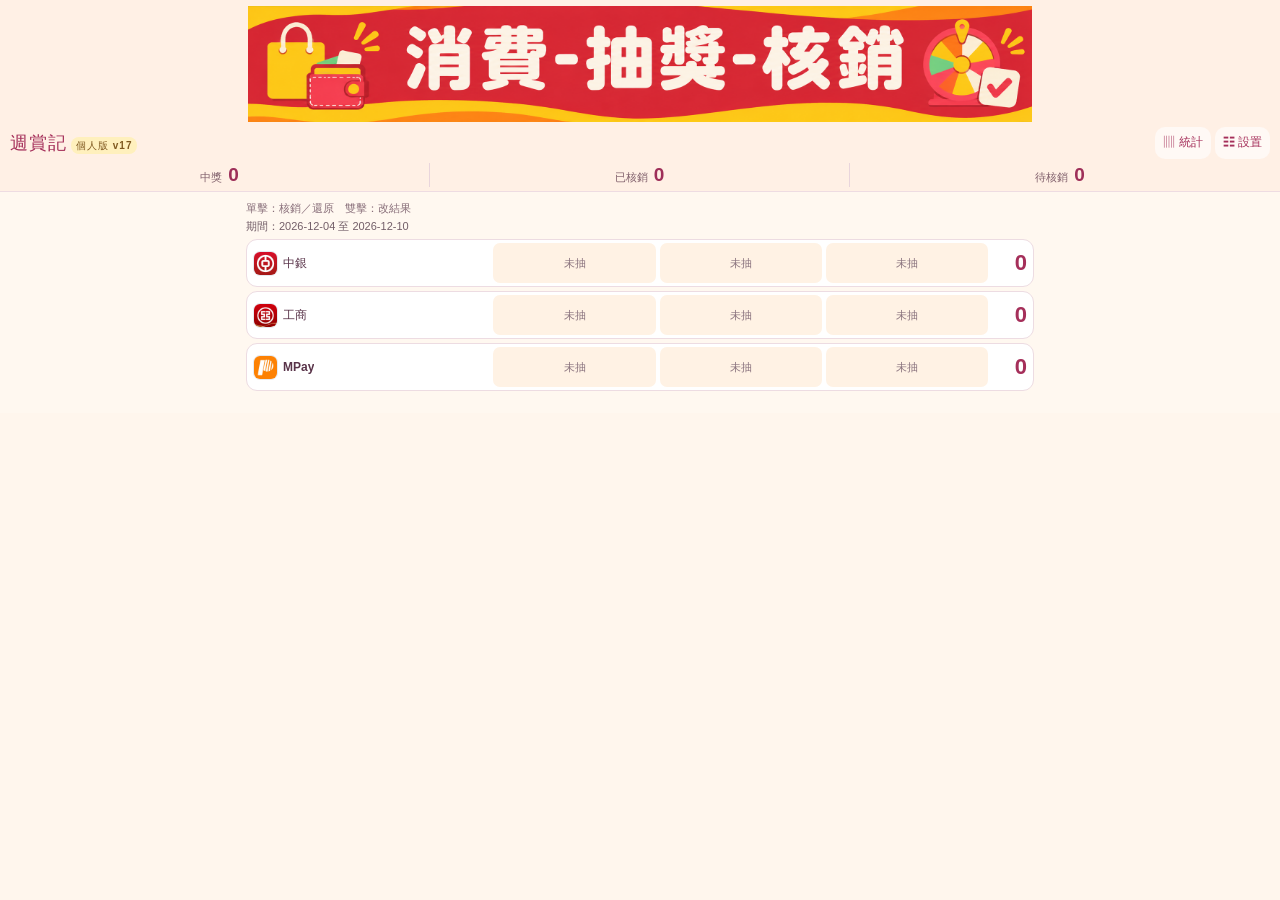
==== commit ca65a032: "Personal v17: single tap redemption toggle, double tap edit, coupon results and bold balances" ====
--- a/index.html
+++ b/index.html
@@ -1 +1 @@
-<!doctype html><html lang="zh-Hant"><head><meta charset="UTF-8"><meta name="viewport" content="width=device-width,initial-scale=1,viewport-fit=cover"><meta name="theme-color" content="#d34879"><meta name="apple-mobile-web-app-capable" content="yes"><title>週賞記｜支付獎金記錄</title><link rel="manifest" href="manifest.webmanifest"><link rel="icon" href="icon.svg"><link rel="apple-touch-icon" href="icon-192.png"><link rel="stylesheet" href="style.css"><link rel="stylesheet" href="compact.css?v=16"></head><body><header><div class="flat-banner"><img src="flat-banner.png" width="2172" height="724" alt="消費-抽獎-核銷"></div><div class="family-heading"><h1>週賞記<span>個人版 v16</span></h1><div id="nav"><button data-tab="stats">▥ 統計</button><button data-tab="settings">☷ 設置</button></div></div><section id="summary" aria-label="整期獎金摘要"></section></header><main><div class="section-head"><div><h2 id="title"></h2></div><span class="tag">MOP 澳門元</span></div><p id="guide"></p><p id="period" class="period-note"></p><div id="content"></div></main><dialog id="panel-dialog" aria-labelledby="panel-title"><div class="dialog-heading"><h2 id="panel-title"></h2><button id="close-panel" aria-label="關閉彈窗">✕</button></div><div id="panel-content"></div></dialog><dialog id="picker"><form method="dialog"><h2 id="picker-title">選擇獎金</h2><div id="amounts"></div><button class="secondary" value="cancel">取消</button></form></dialog><dialog id="confirm-dialog"><form method="dialog"><h2>確認操作</h2><p id="confirm-message"></p><div class="actions"><button value="cancel">取消</button><button value="ok" class="primary">確認</button></div></form></dialog><div id="status" role="status" aria-live="polite"></div><script src="analytics.js"></script><script src="core.js?v=16"></script><script src="app.js?v=16"></script><script src="update.js?v=16"></script></body></html>
+<!doctype html><html lang="zh-Hant"><head><meta charset="UTF-8"><meta name="viewport" content="width=device-width,initial-scale=1,viewport-fit=cover"><meta name="theme-color" content="#d34879"><meta name="apple-mobile-web-app-capable" content="yes"><title>週賞記｜支付獎金記錄</title><link rel="manifest" href="manifest.webmanifest"><link rel="icon" href="icon.svg"><link rel="apple-touch-icon" href="icon-192.png"><link rel="stylesheet" href="style.css"><link rel="stylesheet" href="compact.css?v=17"></head><body><header><div class="flat-banner"><img src="flat-banner.png" width="2172" height="724" alt="消費-抽獎-核銷"></div><div class="family-heading"><h1>週賞記<span>個人版 v17</span></h1><div id="nav"><button data-tab="stats">▥ 統計</button><button data-tab="settings">☷ 設置</button></div></div><section id="summary" aria-label="整期獎金摘要"></section></header><main><div class="section-head"><div><h2 id="title"></h2></div><span class="tag">MOP 澳門元</span></div><p id="guide"></p><p id="period" class="period-note"></p><div id="content"></div></main><dialog id="panel-dialog" aria-labelledby="panel-title"><div class="dialog-heading"><h2 id="panel-title"></h2><button id="close-panel" aria-label="關閉彈窗">✕</button></div><div id="panel-content"></div></dialog><dialog id="picker"><form method="dialog"><h2 id="picker-title">選擇獎金</h2><div id="amounts"></div><button class="secondary" value="cancel">取消</button></form></dialog><dialog id="confirm-dialog"><form method="dialog"><h2>確認操作</h2><p id="confirm-message"></p><div class="actions"><button value="cancel">取消</button><button value="ok" class="primary">確認</button></div></form></dialog><div id="status" role="status" aria-live="polite"></div><script src="analytics.js"></script><script src="core.js?v=17"></script><script src="app.js?v=17"></script><script src="update.js?v=17"></script></body></html>
--- a/compact.css
+++ b/compact.css
@@ -8,3 +8,5 @@
 @media(max-width:360px){.bank-row{grid-template-columns:76px minmax(0,1fr) 29px;gap:3px;padding:3px 4px}.bank-label{gap:3px}.bank-label .logo{width:22px;height:22px}.bank-label strong{font-size:11px}.bank-row .slots{gap:3px}.bank-row .slots .word-result{font-size:10px}.family-heading h1{font-size:16px}.family-heading button{padding:5px 6px}.family-heading h1 span{display:none}#summary strong{font-size:18px}}
 
 .flat-banner{position:relative;overflow:hidden;aspect-ratio:2172/320;max-width:784px;margin:0 auto 4px}.flat-banner img{position:absolute;width:100%;height:auto;left:0;top:50%;transform:translateY(-50%);display:block}.cumulative-total{display:flex;justify-content:space-between;align-items:center;gap:8px;color:#a52f5a;background:#ffedf0;border-radius:9px;padding:10px}.cumulative-total>span{font-size:13px}.cumulative-total strong{font-size:24px}.cumulative-total small{font-size:11px;font-weight:400}.bank-chart{display:grid;gap:8px;margin-top:12px}.chart-row{display:grid;grid-template-columns:88px minmax(0,1fr) 48px;gap:8px;align-items:center;font-size:12px}.chart-label{display:flex;align-items:center;gap:5px;min-width:0}.chart-label .logo{width:20px;height:20px;border-radius:5px;flex-shrink:0;font-size:8px}.chart-label span{white-space:nowrap;overflow:hidden;text-overflow:ellipsis}.chart-track{height:14px;background:#f2e8e9;border-radius:4px;overflow:hidden}.chart-bar{height:100%;border-radius:4px}.chart-row>strong{text-align:right;font-variant-numeric:tabular-nums}@media(max-width:360px){.chart-row{grid-template-columns:76px minmax(0,1fr) 42px;gap:5px;font-size:11px}}
+
+.slots button{touch-action:manipulation}.row-balance{font-size:22px!important;font-weight:800!important;font-variant-numeric:tabular-nums}@media(max-width:360px){.row-balance{font-size:20px!important}}
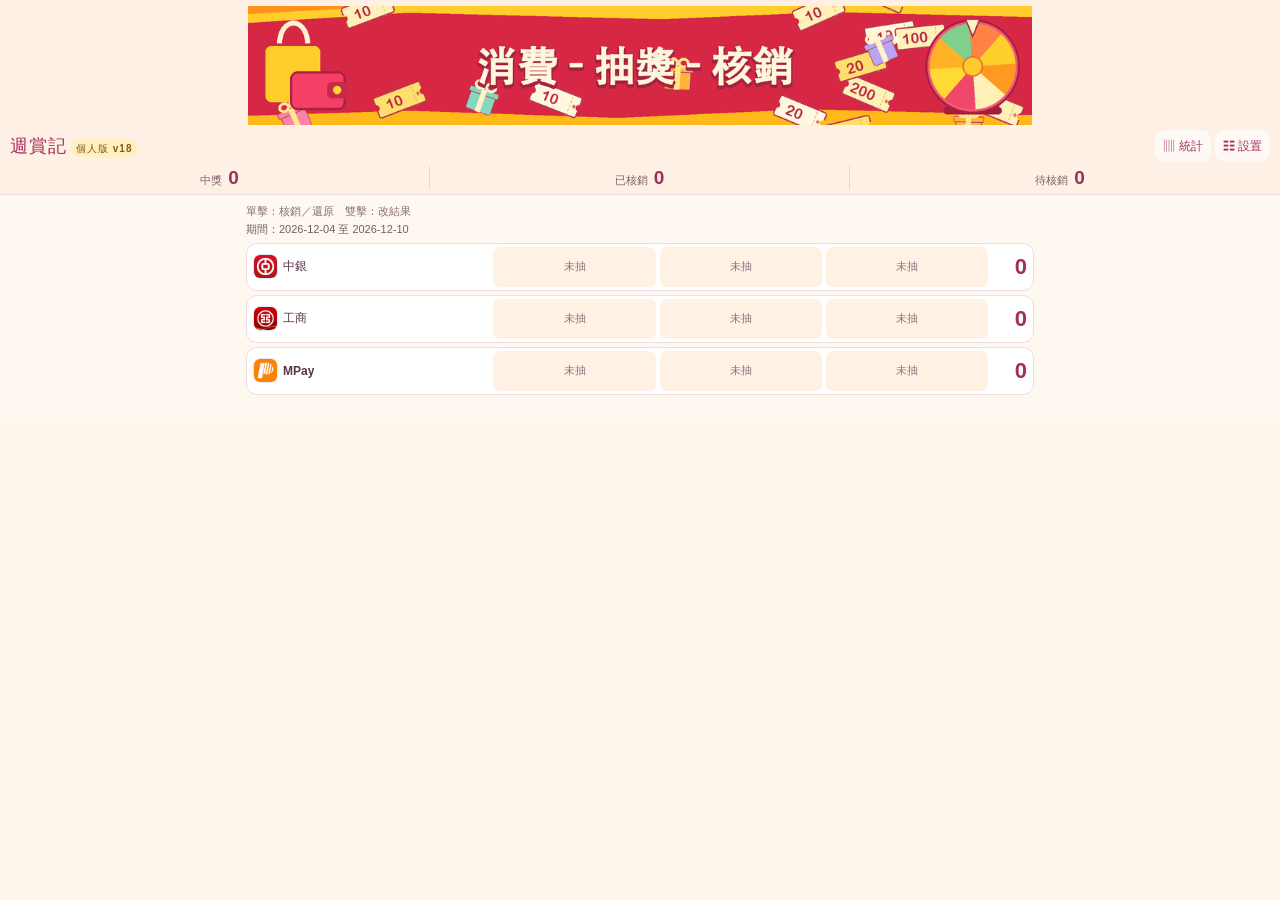
==== commit dc98aedb: "Personal v18 animated prize ticket and flying gift banner" ====
--- a/index.html
+++ b/index.html
@@ -1 +1 @@
-<!doctype html><html lang="zh-Hant"><head><meta charset="UTF-8"><meta name="viewport" content="width=device-width,initial-scale=1,viewport-fit=cover"><meta name="theme-color" content="#d34879"><meta name="apple-mobile-web-app-capable" content="yes"><title>週賞記｜支付獎金記錄</title><link rel="manifest" href="manifest.webmanifest"><link rel="icon" href="icon.svg"><link rel="apple-touch-icon" href="icon-192.png"><link rel="stylesheet" href="style.css"><link rel="stylesheet" href="compact.css?v=17"></head><body><header><div class="flat-banner"><img src="flat-banner.png" width="2172" height="724" alt="消費-抽獎-核銷"></div><div class="family-heading"><h1>週賞記<span>個人版 v17</span></h1><div id="nav"><button data-tab="stats">▥ 統計</button><button data-tab="settings">☷ 設置</button></div></div><section id="summary" aria-label="整期獎金摘要"></section></header><main><div class="section-head"><div><h2 id="title"></h2></div><span class="tag">MOP 澳門元</span></div><p id="guide"></p><p id="period" class="period-note"></p><div id="content"></div></main><dialog id="panel-dialog" aria-labelledby="panel-title"><div class="dialog-heading"><h2 id="panel-title"></h2><button id="close-panel" aria-label="關閉彈窗">✕</button></div><div id="panel-content"></div></dialog><dialog id="picker"><form method="dialog"><h2 id="picker-title">選擇獎金</h2><div id="amounts"></div><button class="secondary" value="cancel">取消</button></form></dialog><dialog id="confirm-dialog"><form method="dialog"><h2>確認操作</h2><p id="confirm-message"></p><div class="actions"><button value="cancel">取消</button><button value="ok" class="primary">確認</button></div></form></dialog><div id="status" role="status" aria-live="polite"></div><script src="analytics.js"></script><script src="core.js?v=17"></script><script src="app.js?v=17"></script><script src="update.js?v=17"></script></body></html>
+<!doctype html><html lang="zh-Hant"><head><meta charset="UTF-8"><meta name="viewport" content="width=device-width,initial-scale=1,viewport-fit=cover"><meta name="theme-color" content="#d34879"><meta name="apple-mobile-web-app-capable" content="yes"><title>週賞記｜支付獎金記錄</title><link rel="manifest" href="manifest.webmanifest"><link rel="icon" href="icon.svg"><link rel="apple-touch-icon" href="icon-192.png"><link rel="stylesheet" href="style.css"><link rel="stylesheet" href="compact.css?v=18"></head><body><header><div class="flat-banner"><picture><source media="(prefers-reduced-motion: reduce)" srcset="animated-banner.png"><img src="animated-banner.gif" width="1080" height="164" alt="消費-抽獎-核銷；轉盤由快轉慢，獎金票及禮物飛動"></picture></div><div class="family-heading"><h1>週賞記<span>個人版 v18</span></h1><div id="nav"><button data-tab="stats">▥ 統計</button><button data-tab="settings">☷ 設置</button></div></div><section id="summary" aria-label="整期獎金摘要"></section></header><main><div class="section-head"><div><h2 id="title"></h2></div><span class="tag">MOP 澳門元</span></div><p id="guide"></p><p id="period" class="period-note"></p><div id="content"></div></main><dialog id="panel-dialog" aria-labelledby="panel-title"><div class="dialog-heading"><h2 id="panel-title"></h2><button id="close-panel" aria-label="關閉彈窗">✕</button></div><div id="panel-content"></div></dialog><dialog id="picker"><form method="dialog"><h2 id="picker-title">選擇獎金</h2><div id="amounts"></div><button class="secondary" value="cancel">取消</button></form></dialog><dialog id="confirm-dialog"><form method="dialog"><h2>確認操作</h2><p id="confirm-message"></p><div class="actions"><button value="cancel">取消</button><button value="ok" class="primary">確認</button></div></form></dialog><div id="status" role="status" aria-live="polite"></div><script src="analytics.js"></script><script src="core.js?v=18"></script><script src="app.js?v=18"></script><script src="update.js?v=18"></script></body></html>
--- a/compact.css
+++ b/compact.css
@@ -10,3 +10,5 @@
 .flat-banner{position:relative;overflow:hidden;aspect-ratio:2172/320;max-width:784px;margin:0 auto 4px}.flat-banner img{position:absolute;width:100%;height:auto;left:0;top:50%;transform:translateY(-50%);display:block}.cumulative-total{display:flex;justify-content:space-between;align-items:center;gap:8px;color:#a52f5a;background:#ffedf0;border-radius:9px;padding:10px}.cumulative-total>span{font-size:13px}.cumulative-total strong{font-size:24px}.cumulative-total small{font-size:11px;font-weight:400}.bank-chart{display:grid;gap:8px;margin-top:12px}.chart-row{display:grid;grid-template-columns:88px minmax(0,1fr) 48px;gap:8px;align-items:center;font-size:12px}.chart-label{display:flex;align-items:center;gap:5px;min-width:0}.chart-label .logo{width:20px;height:20px;border-radius:5px;flex-shrink:0;font-size:8px}.chart-label span{white-space:nowrap;overflow:hidden;text-overflow:ellipsis}.chart-track{height:14px;background:#f2e8e9;border-radius:4px;overflow:hidden}.chart-bar{height:100%;border-radius:4px}.chart-row>strong{text-align:right;font-variant-numeric:tabular-nums}@media(max-width:360px){.chart-row{grid-template-columns:76px minmax(0,1fr) 42px;gap:5px;font-size:11px}}
 
 .slots button{touch-action:manipulation}.row-balance{font-size:22px!important;font-weight:800!important;font-variant-numeric:tabular-nums}@media(max-width:360px){.row-balance{font-size:20px!important}}
+
+.flat-banner{aspect-ratio:1080/164}.flat-banner picture{display:block;width:100%;height:100%}.flat-banner img{position:static;width:100%;height:100%;transform:none;object-fit:cover}
